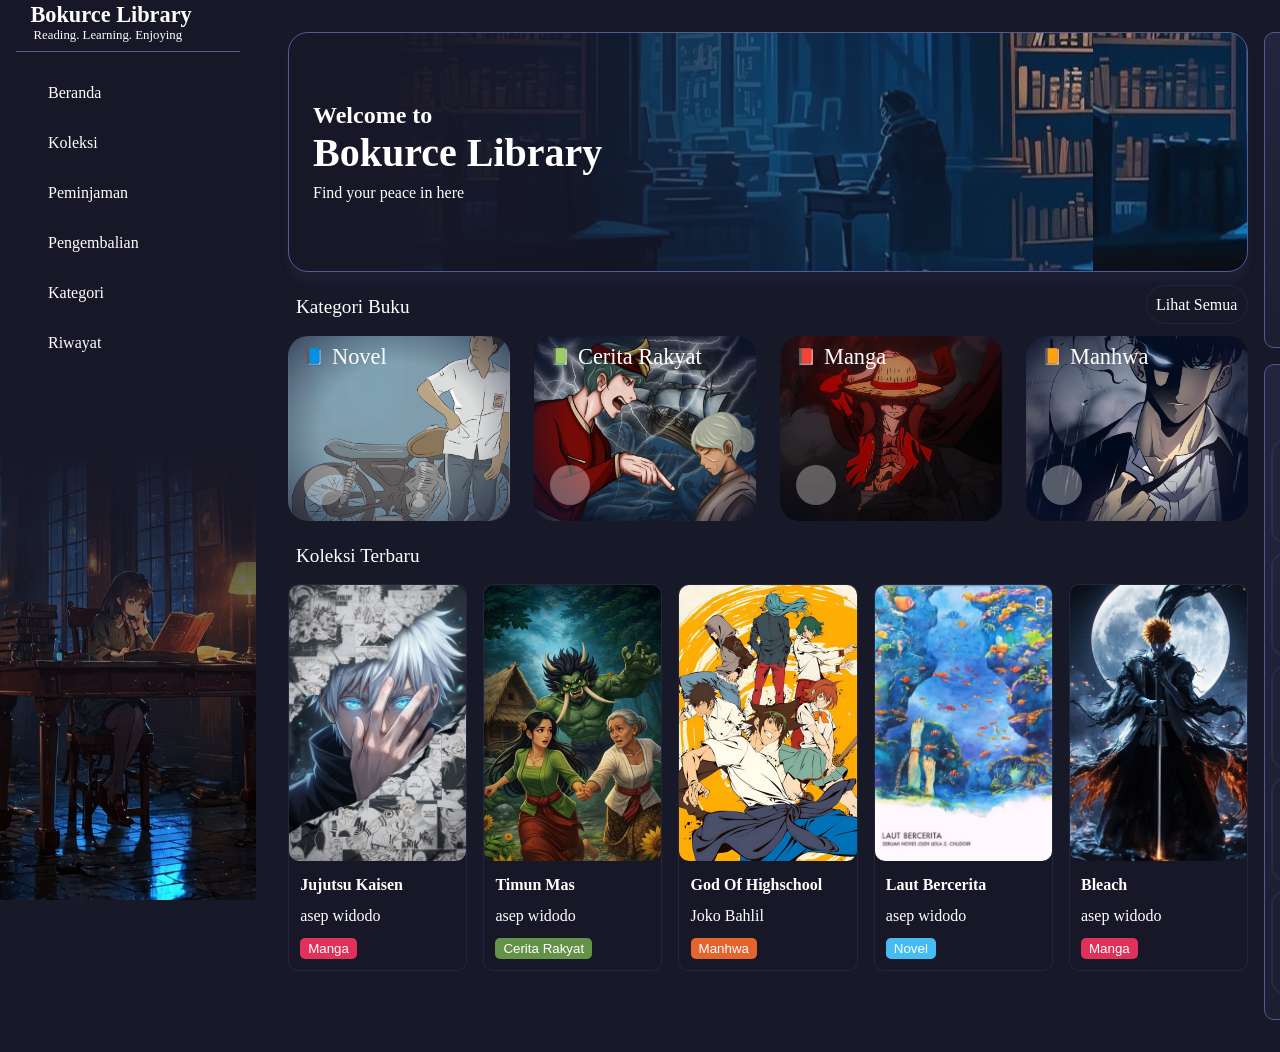
==== index.html @ d46ee90a "first push" ====
<!DOCTYPE html>
<html lang="en">

<head>
    <meta charset="UTF-8">
    <meta name="viewport" content="width=device-width, initial-scale=1.0">
    <title>Bokurce Library</title>
    <link rel="stylesheet" href="https://cdn-uicons.flaticon.com/uicons-bold-rounded/css/uicons-bold-rounded.css">
    <link rel="stylesheet" href="https://cdn-uicons.flaticon.com/uicons-bold-straight/css/uicons-bold-straight.css">
    <link rel="stylesheet" href="https://cdn-uicons.flaticon.com/uicons-solid-rounded/css/uicons-solid-rounded.css">
    <link rel="stylesheet" href="https://cdn-uicons.flaticon.com/uicons-regular-rounded/css/uicons-regular-rounded.css">
    <link rel="stylesheet" href="https://cdn-uicons.flaticon.com/uicons-thin-rounded/css/uicons-thin-rounded.css">
    <link rel="stylesheet" href="style.css">
</head>

<body>
    <div class="sidebar">
        <div class="sidebar-wrapper">
            <div class="sidebar-title">
                <div class="sidebar-logo">
                    <i class="fi fi-rr-book-alt"></i>
                </div>
                <div class="sidebar-deskripsi">
                    <h2>Bokurce Library</h2>
                    <p>Reading. Learning. Enjoying</p>
                </div>
            </div>
        </div>
        <ul>
            <a href="">
                <li>
                    <i class="fi fi-br-house-chimney"></i>
                    <span>Beranda</span>
                </li>
            </a>
            <a href="">
                <li>
                    <i class="fi fi-br-book-open-cover"></i>
                    <span>Koleksi</span>
                </li>
            </a>

            <a href="">
                <li>
                    <i class="fi fi-br-file-export"></i>
                    <span>Peminjaman</span>
                </li>
            </a>
            <a href="">
                <li>
                    <i class="fi fi-br-file-import"></i>
                    <span>Pengembalian</span>
                </li>
            </a>
            <a href="">
                <li>
                    <i class="fi fi-sr-star" style="color: rgb(255, 255, 255);"></i>
                    <span>Kategori</span>
                </li>
            </a>
            <a href="">
                <li>
                    <i class="fi fi-br-time-past"></i>
                    <span>Riwayat</span>
                </li>
            </a>
        </ul>
    </div>
    <div class="container">
        <div class="hero">
            <div class="hero-text">
                <h2>Welcome to</h2>
                <h1>Bokurce Library</h1>
                <p>Find your peace in here</p>
            </div>
        </div>
        <div class="kategori-buku">
            <div class="kategori-nav">
                <div class="kategori-kiri">
                    <i class="fi fi-br-apps"></i>
                    <p>Kategori Buku</p>
                </div>
                <div class="kategori-kanan">
                    <a href="allBook.html">Lihat Semua</a>
                </div>
            </div>
            <div class="kategori-card-wrapper">
                <div class="kategori-card novel">
                    <div class="card-judul">
                        📘
                        <p>Novel</p>
                    </div>
                    <a href="novel.html">
                        <div class="arrow">
                            <i class="fi fi-rr-arrow-small-right"></i>
                        </div>
                    </a>
                </div>
                <div class="kategori-card cerita-rakyat">
                    <div class="card-judul">
                        📗
                        <p>Cerita Rakyat</p>
                    </div>
                    <a href="ceritaRakyat.html">
                    <div class="arrow">
                        <i class="fi fi-rr-arrow-small-right"></i>
                    </div></a>
                </div>
                <div class="kategori-card manga">
                    <div class="card-judul">
                        📕
                        <p>Manga</p>
                    </div>
                    <a href="manga.html">
                        <div class="arrow">
                            <i class="fi fi-rr-arrow-small-right"></i>
                        </div>
                    </a>
                </div>
                <div class="kategori-card manhwa">
                    <div class="card-judul">
                        📙
                        <p>Manhwa</p>
                    </div>
                    <a href="manhwa.html">
                        <div class="arrow">
                            <i class="fi fi-rr-arrow-small-right"></i>
                        </div>
                    </a>
                </div>
            </div>
        </div>
        <div class="koleksi-terbaru">
            <div class="kategori-nav">
                <div class="kategori-kiri">
                    <i class="fi fi-br-apps-add"></i>
                    <p>Koleksi Terbaru</p>
                </div>
            </div>
            <div class="koleksi-wrapper">
                <div class="koleksi-card">
                    <div class="koleksi-img">
                        <img src="img/manga/Jujutsu-kaisen.jpeg" alt="">
                    </div>
                    <div class="koleksi-deskripsi">
                        <h4>Jujutsu Kaisen</h4>
                        <p>asep widodo</p>
                        <button class="manga-button">Manga</button>
                    </div>
                </div>
                <div class="koleksi-card">
                    <div class="koleksi-img">
                        <img src="img/cerita-rakyat/timun-mas.jpeg" alt="">
                    </div>
                    <div class="koleksi-deskripsi">
                        <h4>Timun Mas</h4>
                        <p>asep widodo</p>
                        <button class="cerita-rakyat-button">Cerita Rakyat</button>
                    </div>
                </div>
                <div class="koleksi-card">
                    <div class="koleksi-img">
                        <img src="img/manhwa/god-of-highschool.jpeg" alt="">
                    </div>
                    <div class="koleksi-deskripsi">
                        <h4>God Of Highschool</h4>
                        <p>Joko Bahlil</p>
                        <button class="manhwa-button">Manhwa</button>
                    </div>
                </div>
                <div class="koleksi-card">
                    <div class="koleksi-img">
                        <img src="img/novel/laut-bercerita.png" alt="">
                    </div>
                    <div class="koleksi-deskripsi">
                        <h4>Laut Bercerita</h4>
                        <p>asep widodo</p>
                        <button class="novel-button">Novel</button>
                    </div>
                </div>
                <div class="koleksi-card">
                    <div class="koleksi-img">
                        <img src="img/manga/bleach.jpeg" alt="">
                    </div>
                    <div class="koleksi-deskripsi">
                        <h4>Bleach</h4>
                        <p>asep widodo</p>
                        <button class="manga-button">Manga</button>
                    </div>
                </div>
            </div>
        </div>
    </div>
    <div class="rightside">
        <div class="admin-card">
            <div class="admin-title">
                <i class="fi fi-br-user"></i>
                <h4>Admin</h4>
            </div>
            <img src="img/anggota-kelompok/chelo.jpeg" alt="">
            <h2>Messi Sahetapy</h2>
            <h4>NIM : 15250907</h4>
        </div>
        <div class="anggota-wrapper ">
            <div class="anggota-title ">
                <i class="fi fi-br-users"></i>
                <h4>Anggota</h4>
            </div>
            <div class="anggota-card">
                <div class="anggota-card-img">
                    <img src="img/anggota-kelompok/galang.jpeg" alt="">
                </div>
                <div class="anggota-card-deskripsi">
                    <div class="nama-anggota">
                        <h4>Galang Jr</h4>
                        <img src="img/bg/verified.png" alt="">
                    </div>
                    <p>NIM : 15251007</p>
                </div>
            </div>
            <div class="anggota-card">
                <div class="anggota-card-img">
                    <img src="img/anggota-kelompok/alfin.jpeg" alt="">
                </div>
                <div class="anggota-card-deskripsi">
                    <div class="nama-anggota">
                        <h4>Alfin gans </h4>
                        <img src="img/bg/verified.png" alt="">
                    </div>
                    <p>NIM : 15250003</p>
                </div>

            </div>
            <div class="anggota-card">
                <div class="anggota-card-img">
                    <img src="img/anggota-kelompok/rangga.jpeg" alt="">
                </div>
                <div class="anggota-card-deskripsi">
                    <div class="nama-anggota">
                        <h4>Sir Novall</h4>
                        <img src="img/bg/verified.png" alt="">
                    </div>
                    <p>NIM : 15250996</p>
                </div>

            </div>
            <div class="anggota-card">
                <div class="anggota-card-img">
                    <img src="img/anggota-kelompok/neo.jpeg" alt="">
                </div>
                <div class="anggota-card-deskripsi">
                    <div class="nama-anggota">
                        <h4>Genio 2 tak</h4>
                        <img src="img/bg/verified.png" alt="">
                    </div>
                    <p>NIM : 15250346</p>
                </div>

            </div>
            <div class="anggota-card">
                <div class="anggota-card-img">
                    <img src="img/anggota-kelompok/salim.jpeg" alt="">
                </div>
                <div class="anggota-card-deskripsi">
                    <div class="nama-anggota">
                        <h4>El Salim</h4>
                        <img src="img/bg/verified.png" alt="">
                    </div>
                    <p>NIM : 15251118</p>
                </div>
            </div>
        </div>
    </div>
</body>

</html>
---- style.css ----
* {
    margin: 0;
    padding: 0;
    box-sizing: border-box;
    color: white;
}

:root {
    --primary-color: #171929;
    --secondary-color: #171727;
    --third-color: #535b97;
    --fourth-color: #535b9714;
    --third-color-hover: #535b9731;
    --third-color-transparent: #535b9714;
    --novel-color: rgb(70, 189, 242);
    --cerita-rakyat-color: #649348;
    --manga: #E03259;
    --manhwa: #E5642E;
}

body {
    background-color: var(--primary-color);
    display: flex;
    margin-bottom: 2rem;
}

.sidebar {
    width: 16rem;
    padding: 1rem;
    height: 100vh;
    background-image: 
        linear-gradient(to top, rgba(0,0,0,0.0)10%, var(--secondary-color) 50%),
        url("img/bg/sidebar3.jpeg");
    background-size: cover;
    background-position: center;
    position: fixed;
    top: 0;
    left: 0;
}
.sidebar-title .sidebar-logo i {
    font-size: 3rem;
}
.sidebar-title .sidebar-deskripsi p{
    font-size: .8rem;
    margin-left: .2rem;
}

.sidebar-title .sidebar-deskripsi {
    margin-top: -.9rem;
    font-size: .93rem;
}
.sidebar-title {
    display: flex;
    margin: 0 auto ;
    padding-bottom: .5rem;
    display: flex;
    align-items: center;
    gap: .9rem;
    border-bottom: 1px solid var(--third-color);
}

.sidebar ul {
    margin-top: 1rem;
    list-style: none;
}

.sidebar ul li i {
    font-size: 1.5rem;
}
.sidebar ul li {
    padding: 1rem .5rem 1rem 1rem;
    display: flex;
    gap: 1rem;
    transition: .5s;
    -webkit-transition: .5s;
    -moz-transition: .5s;
    -ms-transition: .5s;
    -o-transition: .5s;
}
.sidebar ul li:hover {
    background-color: #ffffff2a;
    border-radius: 20px;
    -webkit-border-radius: 20px;
    -moz-border-radius: 20px;
    -ms-border-radius: 20px;
    -o-border-radius: 20px;
}

.sidebar ul li {
    display: flex;
    align-items: center;
}

a {
    text-decoration: none;
    color: rgb(255, 255, 255);
}

.container{
    width: 60rem;
    margin: 2rem 0 0 18rem;
}

.second-container {
    width: 100%;
    padding-right: 2rem;
}

.hero {
    width: 100%;
        background-image: 
        linear-gradient(to left, rgba(0,0,0,0.0), var(--secondary-color) 90% ),
        url("img/bg/sidebar\ img.jpeg");
    background-position: center;
    background-color: white;
    height: 15rem;
    display: flex;
    border: 1px solid var(--third-color);
    box-shadow: 0 10px 7px 1px var(--third-color-transparent);
    border-radius: 20px;
    align-items: center;
    justify-content: center;
    -webkit-border-radius: 20px;
    -moz-border-radius: 20px;
    -ms-border-radius: 20px;
    -o-border-radius: 20px;
}

.hero .hero-text {
    margin-right: auto ;
    padding-left: 1.5rem;
}

.hero .hero-text h1 {
    margin-bottom: .5rem;
    font-size: 2.5rem;
}
.kategori-buku {
    margin: 1.5rem 0;
}
.kategori-buku p {
    font-size: 1.3rem;
}

.kategori-kanan a{
    padding: .6rem;
    border: 1px solid var(--third-color-hover);
    border-radius: 20px;
    -webkit-border-radius: 20px;
    -moz-border-radius: 20px;
    -ms-border-radius: 20px;
    -o-border-radius: 20px;
}
.kategori-nav {
    display: flex;
    justify-content: space-between;
    margin: .5rem 0 1.1rem 0;
}

.kategori-kiri p{
    font-size: 1.2rem;
}

.kategori-kiri{
    display: flex;
    gap: .5rem;
    align-items: center ;
}
.kategori-card-wrapper {
    display: flex;
    gap: 1.5rem;
}
.kategori-card::before{
    content: '';
    position: absolute;
    background-image: radial-gradient( rgba(0,0,0,0.0)70%, rgba(9, 15, 40, 0.6) 100% ), url(img/manga/anime.jpeg);
    background-size: cover;
    background-position: center;
    width: 100%;
    height: 100%;
    z-index: -1;
    filter:brightness(.7);
    -webkit-filter:brightness(.7);
    border-radius: 20px;
    -webkit-border-radius: 20px;
    -moz-border-radius: 20px;
    -ms-border-radius: 20px;
    -o-border-radius: 20px;
}

.novel {
    background-size: cover;
    background-position: center;
    background-image: radial-gradient( rgba(0,0,0,0.0)50%, rgba(9, 15, 40, 0.6) 100% ),        url("img/novel/dilan.jpeg");
    border-radius: 20px;
    -webkit-border-radius: 20px;
    -moz-border-radius: 20px;
    -ms-border-radius: 20px;
    -o-border-radius: 20px;
}
.cerita-rakyat {
    background-size: cover;
    background-position: center;
    background-image: radial-gradient( rgba(0,0,0,0.0)50%, rgb(9, 15, 40) 100% ),        url("img/cerita-rakyat/malin-kundang.jpeg");
    border-radius: 20px;
    -webkit-border-radius: 20px;
    -moz-border-radius: 20px;
    -ms-border-radius: 20px;
    -o-border-radius: 20px;
}
.manhwa {
    background-size: cover;
    background-position: center;
    background-image: radial-gradient( rgba(0,0,0,0.0)30%, rgb(9, 15, 40) 100% ),        url("img/manhwa/solo-leveling.jpeg");
    border-radius: 20px;
    -webkit-border-radius: 20px;
    -moz-border-radius: 20px;
    -ms-border-radius: 20px;
    -o-border-radius: 20px;
}
.kategori-card {
    flex: 1;
    position: relative;
    aspect-ratio: 3/2.5;
}

.card-judul {
    display: flex;
    gap: .5rem;
    align-items: center;
    padding: .5rem 0 0 1rem;
}

.card-judul p {
    font-size: 1.4rem;
}

.deskripsi-judul-card p{
    font-size: .85rem;
}

.arrow{
    position: absolute;
    bottom: 1rem;
    left: 1rem;
}

.arrow i{
    width: 2.5rem;
    height: 2.5rem;
    font-size: 1.6rem;
    display: flex;
    align-items: center;
    justify-content: center;
    border-radius: 50%;
    background-color: rgba(255, 255, 255, 0.316);
    -webkit-border-radius: 50%;
    -moz-border-radius: 50%;
    -ms-border-radius: 50%;
    -o-border-radius: 50%;
}

.koleksi-wrapper {
    display: flex;
    gap: 1rem;
}
.koleksi-wrapper-second {
    flex:1;
}

.koleksi-wrapper-second .koleksi-card {
    width: 100%;
}

.koleksi-card {
    width: 13rem;
    background-color: var(--secondary-color);
    border: 1px solid var(--third-color-hover);
    border-radius: 10px;
    -webkit-border-radius: 10px;
    -moz-border-radius: 10px;
    -ms-border-radius: 10px;
    -o-border-radius: 10px;
}
.koleksi-card img {
    aspect-ratio: 9/14;
    width: 100%;
    object-fit: cover;
    border-radius: 10px;
    -webkit-border-radius: 10px;
    -moz-border-radius: 10px;
    -ms-border-radius: 10px;
    -o-border-radius: 10px;
}

.koleksi-deskripsi p {
    margin: .8rem 0;
}
.koleksi-deskripsi {
    padding: .7rem;
}

.koleksi-deskripsi button {
    border: none;
    padding: .2rem .5rem;
    border-radius: 5px;
    -webkit-border-radius: 5px;
    -moz-border-radius: 5px;
    -ms-border-radius: 5px;
    -o-border-radius: 5px;
}
.koleksi-deskripsi button.novel-button {
    background-color: var(--novel-color);
}

.koleksi-deskripsi button.cerita-rakyat-button {
    background-color: var(--cerita-rakyat-color);
}

.koleksi-deskripsi button.manga-button {
    background-color: var(--manga);
}

.koleksi-deskripsi button.manhwa-button {
    background-color: var(--manhwa); 
}

.rightside {
    width: 100%;
    padding: 2rem 1rem 0 ;
    display: flex;
    flex-direction: column;
    gap: 1rem;
}

.admin-card, .anggota-wrapper {
    width: 100%;
    background: linear-gradient(to left top, var(--secondary-color), var(--third-color-hover));
    border: 1px solid var(--third-color);
    border-radius: 10px;
    -webkit-border-radius: 10px;
    -moz-border-radius: 10px;
    -ms-border-radius: 10px;
    -o-border-radius: 10px;
    display: flex;
    flex-direction: column;
    gap: .5rem;
    padding: 1.5rem 1rem;
    align-items: center;
}

.anggota-wrapper {
    border: 1px solid var(--third-color);
}
.admin-title {
    display: flex;
    align-items: center;
    gap: .5rem;
    margin-right: auto;
    margin-bottom: 1.5rem;
}
.admin-card img {
    width: 8rem;
    height: 8rem;
    object-fit: cover;
    border-radius: 50%;
    -webkit-border-radius: 50%;
    -moz-border-radius: 50%;
    -ms-border-radius: 50%;
    -o-border-radius: 50%;
}

.anggota-title {
    display: flex;
    align-items: center;
    gap: .5rem;
    margin-right: auto;
    margin-bottom: 1.5rem;
    padding: 1.5rem 0 0 1rem;
}

.anggota-wrapper {
    align-items: start;
    padding: 0 0 1.5rem 0;
    position: sticky;
    top: 2rem;
}

.anggota-wrapper img{
    width: 4rem;
    height: 4rem;
    aspect-ratio: 1/1;
    object-fit: cover;
    border-radius: 50%;
    -webkit-border-radius: 50%;
    -moz-border-radius: 50%;
    -ms-border-radius: 50%;
    -o-border-radius: 50%;
}
.nama-anggota {
    display: flex;
    gap: .5rem;
    align-items: center;
}

.nama-anggota img{
    width: .9rem;
    height: .9rem;
}

.anggota-card {
    display: flex;
    width: 93%;
    margin: 0 auto;
    align-items: center;
    gap: 1rem;
    border: 2px solid var(--third-color-hover);
    border-radius: 15px;
    padding: .5rem;
    -webkit-border-radius: 15px;
    -moz-border-radius: 15px;
    -ms-border-radius: 15px;
    -o-border-radius: 15px;
}

.anggota-card-deskripsi  {
    display: flex;
    flex-direction: column;
    gap: .8rem;
    font-size: 1.1rem;
}


.anggota-card-deskripsi p{
    font-size: .8rem;
    font-weight: 600;
}
.active-logo img {
    width: 1rem;
    height: 1rem;
    object-fit: cover;
}

.hidden {
    display: none;
}
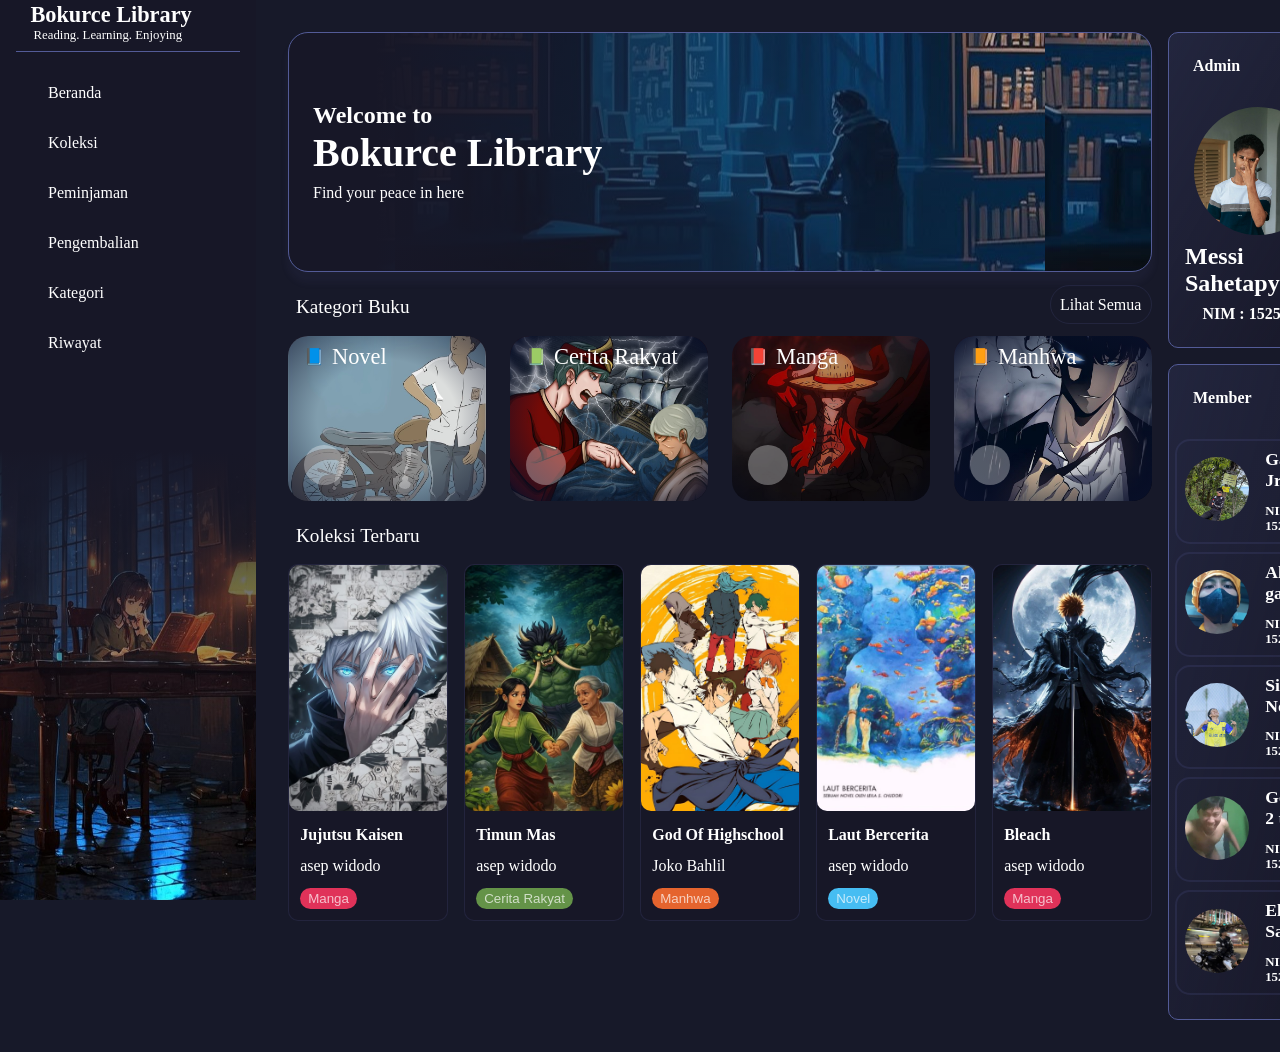
==== commit c4650fd0: "second one" ====
--- a/index.html
+++ b/index.html
@@ -129,7 +129,7 @@
                     </a>
                 </div>
             </div>
-        </div>
+        </div>  
         <div class="koleksi-terbaru">
             <div class="kategori-nav">
                 <div class="kategori-kiri">
@@ -137,8 +137,8 @@
                     <p>Koleksi Terbaru</p>
                 </div>
             </div>
-            <div class="koleksi-wrapper">
-                <div class="koleksi-card">
+            <div class="koleksi-wrapper" >
+                <a href="bukuPersonal.html"><div class="koleksi-card">
                     <div class="koleksi-img">
                         <img src="img/manga/Jujutsu-kaisen.jpeg" alt="">
                     </div>
@@ -147,8 +147,8 @@
                         <p>asep widodo</p>
                         <button class="manga-button">Manga</button>
                     </div>
-                </div>
-                <div class="koleksi-card">
+                </div></a>
+                <a href="bukuPersonal.html"><div class="koleksi-card">
                     <div class="koleksi-img">
                         <img src="img/cerita-rakyat/timun-mas.jpeg" alt="">
                     </div>
@@ -157,8 +157,8 @@
                         <p>asep widodo</p>
                         <button class="cerita-rakyat-button">Cerita Rakyat</button>
                     </div>
-                </div>
-                <div class="koleksi-card">
+                </div></a>
+                <a href="bukuPersonal.html"><div class="koleksi-card">
                     <div class="koleksi-img">
                         <img src="img/manhwa/god-of-highschool.jpeg" alt="">
                     </div>
@@ -167,8 +167,8 @@
                         <p>Joko Bahlil</p>
                         <button class="manhwa-button">Manhwa</button>
                     </div>
-                </div>
-                <div class="koleksi-card">
+                </div></a>
+                <a href="bukuPersonal.html"><div class="koleksi-card">
                     <div class="koleksi-img">
                         <img src="img/novel/laut-bercerita.png" alt="">
                     </div>
@@ -177,8 +177,8 @@
                         <p>asep widodo</p>
                         <button class="novel-button">Novel</button>
                     </div>
-                </div>
-                <div class="koleksi-card">
+                </div></a>
+                <a href="bukuPersonal.html"><div class="koleksi-card">
                     <div class="koleksi-img">
                         <img src="img/manga/bleach.jpeg" alt="">
                     </div>
@@ -187,9 +187,9 @@
                         <p>asep widodo</p>
                         <button class="manga-button">Manga</button>
                     </div>
-                </div>
-            </div>
-        </div>
+                </div></a>
+        </div>
+    </div>
     </div>
     <div class="rightside">
         <div class="admin-card">
@@ -204,7 +204,7 @@
         <div class="anggota-wrapper ">
             <div class="anggota-title ">
                 <i class="fi fi-br-users"></i>
-                <h4>Anggota</h4>
+                <h4>Member</h4>
             </div>
             <div class="anggota-card">
                 <div class="anggota-card-img">
--- a/style.css
+++ b/style.css
@@ -7,15 +7,19 @@
 
 :root {
     --primary-color: #171929;
+    --fifth-color: #111929;
     --secondary-color: #171727;
+    --sixth-color: #171722;
     --third-color: #535b97;
     --fourth-color: #535b9714;
+    --seventh-color: #15162138;
     --third-color-hover: #535b9731;
     --third-color-transparent: #535b9714;
     --novel-color: rgb(70, 189, 242);
     --cerita-rakyat-color: #649348;
     --manga: #E03259;
     --manhwa: #E5642E;
+    --blue-text : #5da1ff;
 }
 
 body {
@@ -23,6 +27,7 @@
     display: flex;
     margin-bottom: 2rem;
 }
+
 
 .sidebar {
     width: 16rem;
@@ -262,18 +267,22 @@
 
 .koleksi-wrapper {
     display: flex;
-    gap: 1rem;
+    gap: 1rem;  
 }
 .koleksi-wrapper-second {
     flex:1;
 }
+.koleksi-wrapper-second a {
+  display: block; 
+  width: 100%;
+}
 
 .koleksi-wrapper-second .koleksi-card {
     width: 100%;
 }
 
 .koleksi-card {
-    width: 13rem;
+    width: 10rem;
     background-color: var(--secondary-color);
     border: 1px solid var(--third-color-hover);
     border-radius: 10px;
@@ -300,31 +309,34 @@
     padding: .7rem;
 }
 
-.koleksi-deskripsi button {
+.koleksi-deskripsi button, .card-kanan button, .button-grup {
     border: none;
     padding: .2rem .5rem;
-    border-radius: 5px;
-    -webkit-border-radius: 5px;
-    -moz-border-radius: 5px;
-    -ms-border-radius: 5px;
-    -o-border-radius: 5px;
-}
-.koleksi-deskripsi button.novel-button {
+    border-radius: 20px;
+    color: rgba(255, 255, 255, 0.7);
+    -webkit-border-radius: 20px;
+    -moz-border-radius: 20px;
+    -ms-border-radius: 20px;
+    -o-border-radius: 20px;
+}
+ button.novel-button {
     background-color: var(--novel-color);
 }
 
-.koleksi-deskripsi button.cerita-rakyat-button {
+ button.cerita-rakyat-button {
     background-color: var(--cerita-rakyat-color);
 }
 
-.koleksi-deskripsi button.manga-button {
+ button.manga-button {
     background-color: var(--manga);
 }
-
-.koleksi-deskripsi button.manhwa-button {
+ button.manhwa-button {
     background-color: var(--manhwa); 
 }
 
+
+
+/* $rightside section */
 .rightside {
     width: 100%;
     padding: 2rem 1rem 0 ;
@@ -354,7 +366,7 @@
 }
 .admin-title {
     display: flex;
-    align-items: center;
+    align-items: center;    
     gap: .5rem;
     margin-right: auto;
     margin-bottom: 1.5rem;
@@ -445,3 +457,178 @@
     display: none;
 }
 
+.buku-personal-wrapper {
+    background-color: var(--fourth-color);
+    border-top:2px solid var(--third-color-hover);
+    border-left:1px solid var(--third-color-hover);
+    border-right:1px solid var(--third-color-hover);
+    box-shadow: 0 3px 30px 1px var(--third-color-transparent);
+    width: auto;
+    border-radius: 20px;
+    -webkit-border-radius: 20px;
+    -moz-border-radius: 20px;
+    -ms-border-radius: 20px;
+    -o-border-radius: 20px;
+}
+
+.buku-personal-wrapper .button-header {
+    padding: .6rem .9rem;
+    margin: 1rem 0 1rem 1rem;
+    background-color: transparent;
+    border: none;
+    cursor: pointer;
+}
+
+.buku-personal-wrapper .button-header a {
+    display: flex;
+    gap: .4rem;
+}
+
+.buku-personal-wrapper .button-header {
+    width: 100%;
+    padding: 1rem;
+}
+
+.personal-card, .buku-personal-bawah-content   {
+    display: flex;
+    margin: 1rem 2rem ;
+    padding: 1.5rem ;
+    border-radius: 13px;
+    height: auto;
+    background-color: var(--seventh-color);
+    -webkit-border-radius: 13px;
+    -moz-border-radius: 13px;
+    -ms-border-radius: 13px;
+    border: 1.5px solid var(--third-color-hover);
+    -o-border-radius: 13px;
+}
+
+.personal-card .img {
+    width: 15rem;
+}
+
+.personal-card .img img {
+    width: 100%;
+    aspect-ratio: 2.2/3;
+    object-fit: cover;
+    border-radius: 20px;
+    -webkit-border-radius: 20px;
+    -moz-border-radius: 20px;
+    -ms-border-radius: 20px;
+    -o-border-radius: 20px;
+    border: 1px solid var(--third-color);
+    box-shadow: 0 5px 10px 2px var(--third-color-hover);
+}
+.personal-card .card-kanan {
+    flex: 3;
+    display: flex;
+    flex-direction: column;
+    justify-content: space-between;
+}
+
+.card-kanan-atas {
+    display: flex;
+    height: auto;
+    align-items: flex-start ;
+}
+
+.card-kanan-atas-kanan {
+    width: 20rem;
+    background-color: var(--third-color-transparent);
+    padding: 2rem 1.5rem;
+    border-radius: 15px;
+    -webkit-border-radius: 15px;
+    -moz-border-radius: 15px;
+    -ms-border-radius: 15px;    
+    -o-border-radius: 15px;
+}
+
+.card-kanan-atas-title {
+    display: flex;
+    gap: .6rem;
+}
+
+.card-kanan-atas-kanan span {
+    font-size: .6rem;
+}
+
+.card-kanan-atas-kiri {
+    padding:0 2rem;
+}
+.card-kanan-atas-kiri h1 {
+    margin: 1rem 0;
+}
+
+.card-kanan-atas-kanan .status {
+    margin-bottom: .5rem;
+}
+
+.blue-text {
+    color: var(--blue-text);
+    padding-bottom: 1rem;
+    margin-bottom: 1rem;
+    border-bottom: 2px solid var(--third-color-hover);
+}
+
+.card-kanan-bawah {
+    position: relative;
+    padding: 0 0 0 2rem;
+    display: flex;
+    gap: 1rem;
+
+}
+.card-kanan-bawah button {
+    font-size: 1.1rem;
+    padding: 1rem ;
+    background-color: transparent;
+    border: 1px solid var(--third-color);
+    border-radius:12px;
+    -webkit-border-radius:12px;
+    -moz-border-radius:12px;
+    -ms-border-radius:12px;
+    -o-border-radius:12px;
+    flex: 1;
+    cursor: pointer;
+    display: flex;
+    justify-content: center;
+    gap: .7rem;
+}
+
+.card-kanan-bawah button:first-child, .card-kanan-bawah button:last-child {
+    background-color: var(--third-color);
+}
+
+.buku-personal-bawah {
+    padding-bottom: 3rem;
+}
+.buku-personal-bawah-content {
+    flex-direction: column;
+}
+
+.buku-personal-bawah-title {
+    margin: 2rem 0 0 2rem;
+    display: flex;
+    gap: .5rem;
+    align-items: center;
+}
+.buku-personal-bawah-card {
+    display: flex;
+    justify-content: space-between;
+}
+
+.bpb-kiri {
+    display: flex;
+    gap: 1rem;
+}
+
+
+.bpb-kanan {
+    gap: .3rem ;
+    display: flex;
+    align-items: center;
+}
+
+.bpb-kanan i {
+    font-size: .8rem;
+    padding-top: .2rem;
+}
